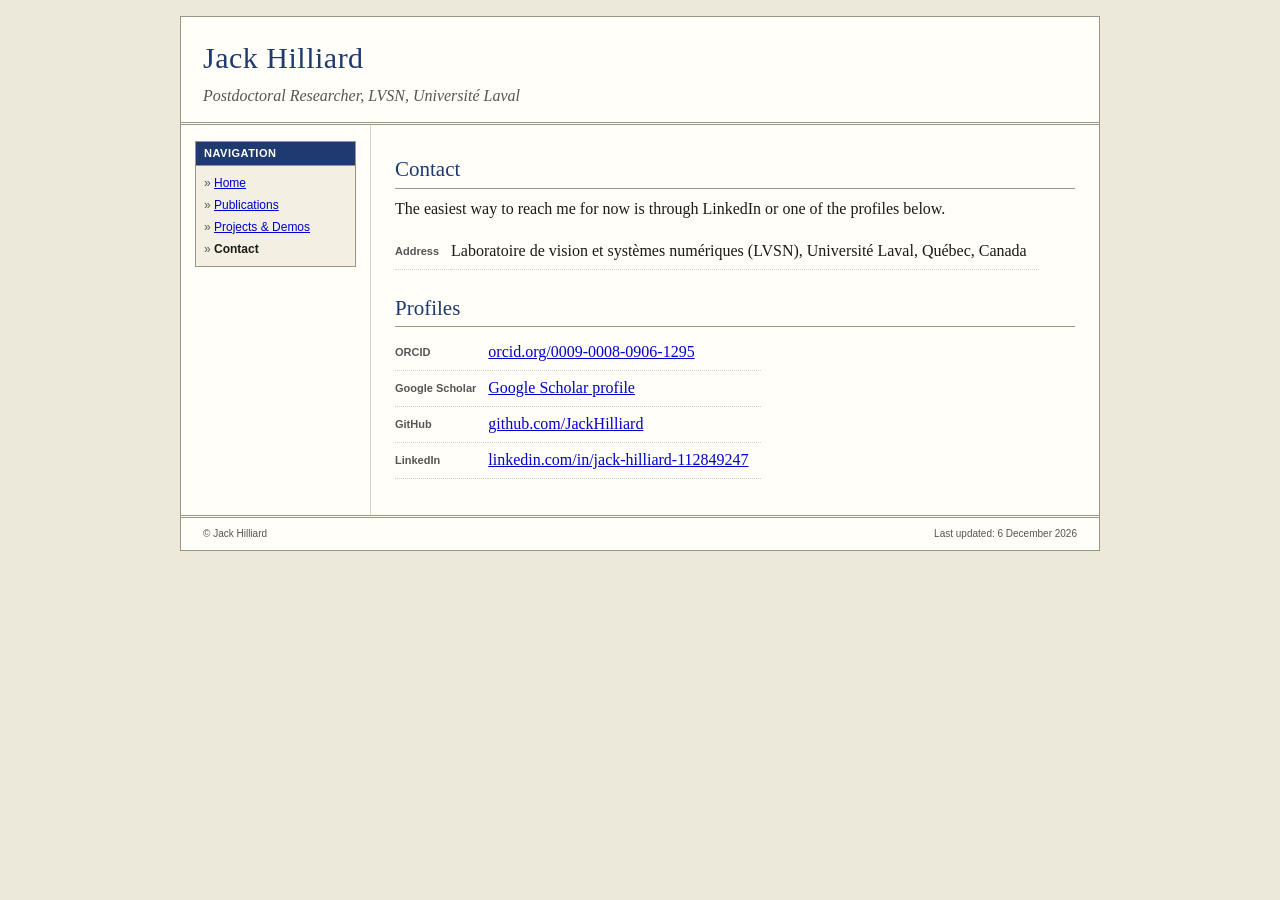
==== contact.html @ 48645362 "Add initial academic homepage Static four-page site (home, publications, projects, contact) in a cla" ====
<!DOCTYPE html>
<html lang="en">
<head>
<meta charset="utf-8">
<meta name="viewport" content="width=device-width, initial-scale=1">
<title>Contact — Jack Hilliard</title>
<meta name="description" content="Contact details and profiles for Jack Hilliard.">
<link rel="stylesheet" href="css/style.css">
</head>
<body>
<div id="page">

  <div id="masthead">
    <h1><a href="index.html">Jack Hilliard</a></h1>
    <p>Postdoctoral Researcher, LVSN, Universit&eacute; Laval</p>
  </div>

  <div id="columns">
    <div id="sidebar">
      <div class="box">
        <h2>Navigation</h2>
        <ul>
          <li><a href="index.html">Home</a></li>
          <li><a href="publications.html">Publications</a></li>
          <li><a href="projects.html">Projects &amp; Demos</a></li>
          <li class="here"><a href="contact.html">Contact</a></li>
        </ul>
      </div>
    </div>

    <div id="content">
      <h2>Contact</h2>
      <p>The easiest way to reach me for now is through LinkedIn or one of the profiles below.</p>

      <table class="plain">
        <tr><th>Address</th><td>Laboratoire de vision et syst&egrave;mes num&eacute;riques (LVSN), Universit&eacute; Laval, Qu&eacute;bec, Canada</td></tr>
      </table>

      <h2>Profiles</h2>
      <table class="plain">
        <tr><th>ORCID</th><td><a href="https://orcid.org/0009-0008-0906-1295">orcid.org/0009-0008-0906-1295</a></td></tr>
        <tr><th>Google Scholar</th><td><a href="https://scholar.google.com/citations?user=zrF28dYAAAAJ&amp;hl=en">Google Scholar profile</a></td></tr>
        <tr><th>GitHub</th><td><a href="https://github.com/JackHilliard">github.com/JackHilliard</a></td></tr>
        <tr><th>LinkedIn</th><td><a href="https://www.linkedin.com/in/jack-hilliard-112849247/">linkedin.com/in/jack-hilliard-112849247</a></td></tr>
      </table>
    </div>
  </div>

  <div id="footer">
    <span>&copy; Jack Hilliard</span>
    <span>Last updated: <span id="updated">2026</span></span>
  </div>

</div>
<script src="js/site.js"></script>
</body>
</html>
---- css/style.css ----
/* Jack Hilliard — personal site
   Classic early-2000s academic homepage: serif body, Verdana chrome,
   ruled borders, real blue links. No animation. */

:root {
  --paper: #fffef9;
  --desk: #ece8da;
  --ink: #1a1a1a;
  --muted: #555;
  --rule: #9a9684;
  --rule-light: #d6d2c0;
  --navy: #1f3a6e;
  --panel: #f3f0e3;
  --link: #0000cc;
  --visited: #551a8b;
  --todo: #fff3a6;
}

* { box-sizing: border-box; }

html { background: var(--desk); }

body {
  margin: 0;
  padding: 16px;
  color: var(--ink);
  font-family: Georgia, "Times New Roman", Times, serif;
  font-size: 16px;
  line-height: 1.55;
}

a { color: var(--link); }
a:visited { color: var(--visited); }
a:hover { color: #cc0000; }

#page {
  max-width: 920px;
  margin: 0 auto;
  background: var(--paper);
  border: 1px solid var(--rule);
}

/* ---------- header ---------- */

#masthead {
  padding: 18px 22px 14px;
  border-bottom: 3px double var(--rule);
}
#masthead h1 {
  margin: 0;
  font-size: 30px;
  font-weight: normal;
  letter-spacing: 0.5px;
  color: var(--navy);
}
#masthead h1 a { color: inherit; text-decoration: none; }
#masthead p {
  margin: 2px 0 0;
  color: var(--muted);
  font-style: italic;
}

/* ---------- layout ---------- */

#columns {
  display: grid;
  grid-template-columns: 190px minmax(0, 1fr);
}

#sidebar {
  padding: 16px 14px;
  border-right: 1px solid var(--rule-light);
  font-family: Verdana, Geneva, Tahoma, sans-serif;
  font-size: 12px;
  line-height: 1.5;
}

#content {
  padding: 6px 24px 24px;
  min-width: 0;
}

/* ---------- sidebar boxes ---------- */

.box {
  margin: 0 0 14px;
  border: 1px solid var(--rule);
  background: var(--panel);
}
.box h2 {
  margin: 0;
  padding: 3px 8px;
  background: var(--navy);
  color: #fff;
  font-size: 11px;
  font-weight: bold;
  letter-spacing: 0.5px;
  text-transform: uppercase;
}
.box ul {
  list-style: none;
  margin: 0;
  padding: 6px 8px;
}
.box li { padding: 2px 0; }
.box li::before { content: "\00BB\00A0"; color: var(--muted); }
.box li.here a {
  color: var(--ink);
  font-weight: bold;
  text-decoration: none;
}
.box p { margin: 0; padding: 6px 8px; }

/* ---------- content ---------- */

h2 {
  margin: 22px 0 8px;
  padding-bottom: 2px;
  border-bottom: 1px solid var(--rule);
  font-size: 21px;
  font-weight: normal;
  color: var(--navy);
}
h3 {
  margin: 18px 0 4px;
  font-size: 17px;
}
p { margin: 0 0 12px; }

.portrait {
  float: right;
  width: 160px;
  margin: 4px 0 10px 18px;
  padding: 4px;
  border: 1px solid var(--rule);
  background: #fff;
  font-family: Verdana, Geneva, sans-serif;
  font-size: 10px;
  text-align: center;
  color: var(--muted);
}
.portrait img, .portrait .ph {
  display: block;
  width: 100%;
  aspect-ratio: 4 / 5;
  object-fit: cover;
  margin-bottom: 3px;
}
.portrait .ph {
  background: var(--panel);
  border: 1px dashed var(--rule);
  display: flex;
  align-items: center;
  justify-content: center;
}

.clear { clear: both; }

/* news: date + item */
dl.news { margin: 0; }
dl.news dt {
  float: left;
  clear: left;
  width: 86px;
  font-family: Verdana, Geneva, sans-serif;
  font-size: 11px;
  line-height: 24px;
  color: var(--muted);
}
dl.news dd { margin: 0 0 6px 92px; }

/* publications */
ol.pubs {
  list-style: none;
  margin: 0;
  padding: 0;
}
ol.pubs li {
  position: relative;
  margin: 0 0 12px;
  padding-left: 40px;
}
ol.pubs .num {
  position: absolute;
  left: 0;
  top: 0;
  font-family: Verdana, Geneva, sans-serif;
  font-size: 12px;
  line-height: 25px;
  color: var(--muted);
}
.pub-title { font-weight: bold; }
.pub-venue { font-style: italic; }
.pub-links, .tags {
  font-family: Verdana, Geneva, sans-serif;
  font-size: 11px;
}
.pub-links a, .pub-links summary { margin-right: 4px; }
.pub-links details { display: inline; }
.pub-links summary {
  display: inline;
  color: var(--link);
  text-decoration: underline;
  cursor: pointer;
}
.pub-links summary::-webkit-details-marker { display: none; }
.pub-links pre {
  margin: 6px 0 0;
  padding: 8px;
  border: 1px solid var(--rule-light);
  background: var(--panel);
  font-family: "Courier New", Courier, monospace;
  font-size: 12px;
  line-height: 1.4;
  overflow-x: auto;
}

/* projects */
.project {
  margin: 0 0 16px;
  padding: 12px;
  border: 1px solid var(--rule-light);
  background: #fff;
  overflow: hidden;
}
.project h3 { margin-top: 0; }
.project .thumb {
  float: left;
  width: 150px;
  height: 110px;
  margin: 2px 14px 6px 0;
  border: 1px solid var(--rule);
  background: var(--panel);
  object-fit: cover;
  display: flex;
  align-items: center;
  justify-content: center;
  font-family: Verdana, Geneva, sans-serif;
  font-size: 10px;
  color: var(--muted);
}
.project p:last-child { margin-bottom: 0; }

/* contact table */
table.plain {
  border-collapse: collapse;
  margin: 0 0 12px;
}
table.plain th, table.plain td {
  padding: 5px 12px 5px 0;
  border-bottom: 1px dotted var(--rule-light);
  text-align: left;
  vertical-align: top;
}
table.plain th {
  font-family: Verdana, Geneva, sans-serif;
  font-size: 11px;
  font-weight: bold;
  line-height: 25px;
  color: var(--muted);
  white-space: nowrap;
}
table.plain td { overflow-wrap: anywhere; }

/* placeholder text still to be filled in */
.todo { background: var(--todo); }

/* ---------- footer ---------- */

#footer {
  padding: 8px 22px;
  border-top: 3px double var(--rule);
  font-family: Verdana, Geneva, sans-serif;
  font-size: 10px;
  color: var(--muted);
  display: flex;
  flex-wrap: wrap;
  justify-content: space-between;
  gap: 4px 16px;
}

/* ---------- small screens ---------- */

@media (max-width: 700px) {
  body { padding: 0; }
  #page { border-width: 0 0 1px; }
  #masthead { padding: 14px 16px 10px; }
  #masthead h1 { font-size: 25px; }
  #columns { display: block; }
  #sidebar {
    padding: 10px 16px 0;
    border-right: 0;
  }
  #sidebar .box.extra { display: none; }
  .box ul { display: flex; flex-wrap: wrap; gap: 0 14px; }
  #content { padding: 0 16px 20px; }
  .portrait { width: 120px; margin-left: 12px; }
  .project .thumb { width: 110px; height: 82px; }
  #footer { padding: 8px 16px; }
}

@media print {
  html, body { background: #fff; padding: 0; }
  #page { border: 0; max-width: none; }
  #sidebar { display: none; }
  #columns { display: block; }
}
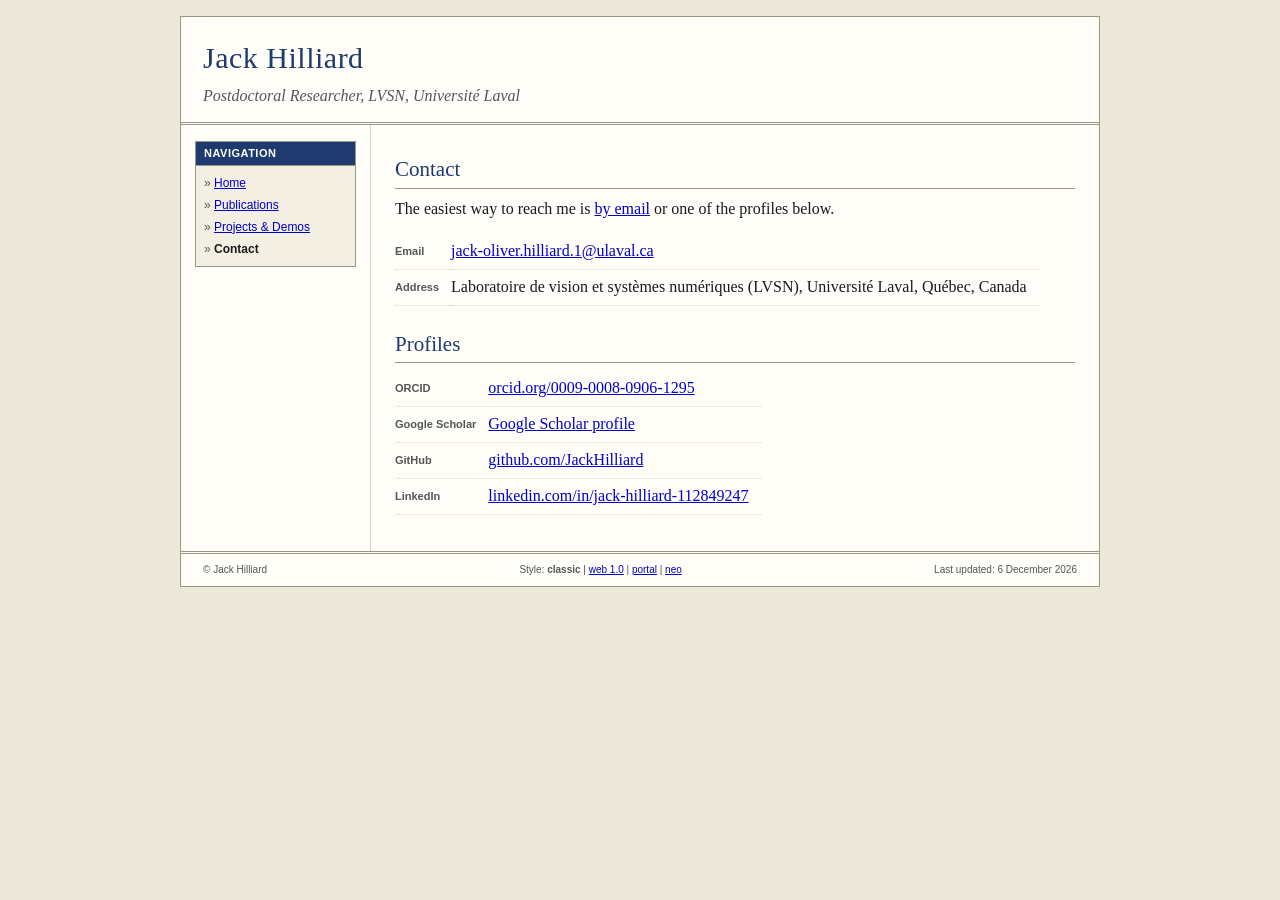
==== commit 2d5557a3: "Add real content, figures, Shedding Light demo and theme options - Publications from ORCID plus arXi" ====
--- a/contact.html
+++ b/contact.html
@@ -6,6 +6,7 @@
 <title>Contact — Jack Hilliard</title>
 <meta name="description" content="Contact details and profiles for Jack Hilliard.">
 <link rel="stylesheet" href="css/style.css">
+<script src="js/style-switch.js"></script>
 </head>
 <body>
 <div id="page">
@@ -30,9 +31,10 @@
 
     <div id="content">
       <h2>Contact</h2>
-      <p>The easiest way to reach me for now is through LinkedIn or one of the profiles below.</p>
+      <p>The easiest way to reach me is <a href="mailto:jack-oliver.hilliard.1@ulaval.ca">by email</a> or one of the profiles below.</p>
 
       <table class="plain">
+        <tr><th>Email</th><td><a href="mailto:jack-oliver.hilliard.1@ulaval.ca">jack-oliver.hilliard.1@ulaval.ca</a></td></tr>
         <tr><th>Address</th><td>Laboratoire de vision et syst&egrave;mes num&eacute;riques (LVSN), Universit&eacute; Laval, Qu&eacute;bec, Canada</td></tr>
       </table>
 
--- a/css/style.css
+++ b/css/style.css
@@ -142,6 +142,7 @@
 .portrait img, .portrait .ph {
   display: block;
   width: 100%;
+  height: auto;
   aspect-ratio: 4 / 5;
   object-fit: cover;
   margin-bottom: 3px;
@@ -189,6 +190,54 @@
   line-height: 25px;
   color: var(--muted);
 }
+/* figure thumbnails: every figure sits whole inside the same-sized frame,
+   in a column to the left of the entry text */
+ol.pubs li {
+  min-height: 108px;
+  padding-left: 224px;
+}
+.pub-fig {
+  position: absolute;
+  left: 40px;
+  top: 4px;
+  line-height: 0;
+}
+.pub-fig img, .project img.thumb {
+  display: block;
+  width: 170px;
+  height: 100px;
+  object-fit: contain;
+  border: 1px solid var(--rule);
+  background: #fff;
+}
+.pub-fig img, .project img.thumb {
+  /* no frame in any theme; figure aligned with the top of the entry */
+  border: 0;
+  background: transparent;
+  box-shadow: none;
+  transform: none;
+  object-position: center center;
+}
+/* centre each figure vertically against its entry */
+.pub-fig {
+  top: 0;
+  bottom: 0;
+  display: flex;
+  align-items: center;
+}
+.project:has(img.thumb) {
+  display: grid;
+  grid-template-columns: auto minmax(0, 1fr);
+  column-gap: 14px;
+}
+.project:has(img.thumb) > * { grid-column: 2; }
+.project:has(img.thumb) > a:first-child {
+  grid-column: 1;
+  grid-row: 1 / span 10;
+  align-self: center;
+  line-height: 0;
+}
+.project img.thumb { float: none; margin: 0; }
 .pub-title { font-weight: bold; }
 .pub-venue { font-style: italic; }
 .pub-links, .tags {
@@ -261,6 +310,51 @@
   white-space: nowrap;
 }
 table.plain td { overflow-wrap: anywhere; }
+
+/* demos */
+.demo {
+  display: flex;
+  flex-wrap: wrap;
+  gap: 16px 22px;
+  align-items: flex-start;
+  margin: 0 0 14px;
+}
+.demo-stage {
+  padding: 14px;
+  background: #0b0b10;
+  border: 1px solid var(--rule);
+  line-height: 0;
+}
+.demo-stage canvas {
+  display: block;
+  width: 256px;
+  height: 256px;
+  max-width: 100%;
+}
+.demo-panel { flex: 1 1 260px; min-width: 0; }
+.demo-panel td { font-family: "Courier New", Courier, monospace; white-space: nowrap; }
+.demo-controls {
+  display: grid;
+  grid-template-columns: auto minmax(60px, 1fr) 3.2em;
+  gap: 6px 10px;
+  align-items: center;
+  margin: 0 0 12px;
+  font-family: Verdana, Geneva, sans-serif;
+  font-size: 11px;
+}
+.demo-controls input { width: 100%; min-width: 0; margin: 0; }
+.demo-controls span { font-family: "Courier New", Courier, monospace; font-size: 13px; }
+pre.demo-eq {
+  margin: 0 0 12px;
+  padding: 10px 12px;
+  border: 1px solid var(--rule-light);
+  background: var(--panel);
+  font-family: "Courier New", Courier, monospace;
+  font-size: 13px;
+  line-height: 1.7;
+  overflow-x: auto;
+}
+pre.demo-eq sub, pre.demo-eq sup { line-height: 0; }
 
 /* placeholder text still to be filled in */
 .todo { background: var(--todo); }
@@ -296,6 +390,9 @@
   #content { padding: 0 16px 20px; }
   .portrait { width: 120px; margin-left: 12px; }
   .project .thumb { width: 110px; height: 82px; }
+  ol.pubs li { min-height: 0; padding-left: 40px; }
+  .pub-fig { position: static; display: block; margin: 0 0 6px; }
+  .pub-fig img, .project img.thumb { width: 136px; height: 80px; }
   #footer { padding: 8px 16px; }
 }
 
